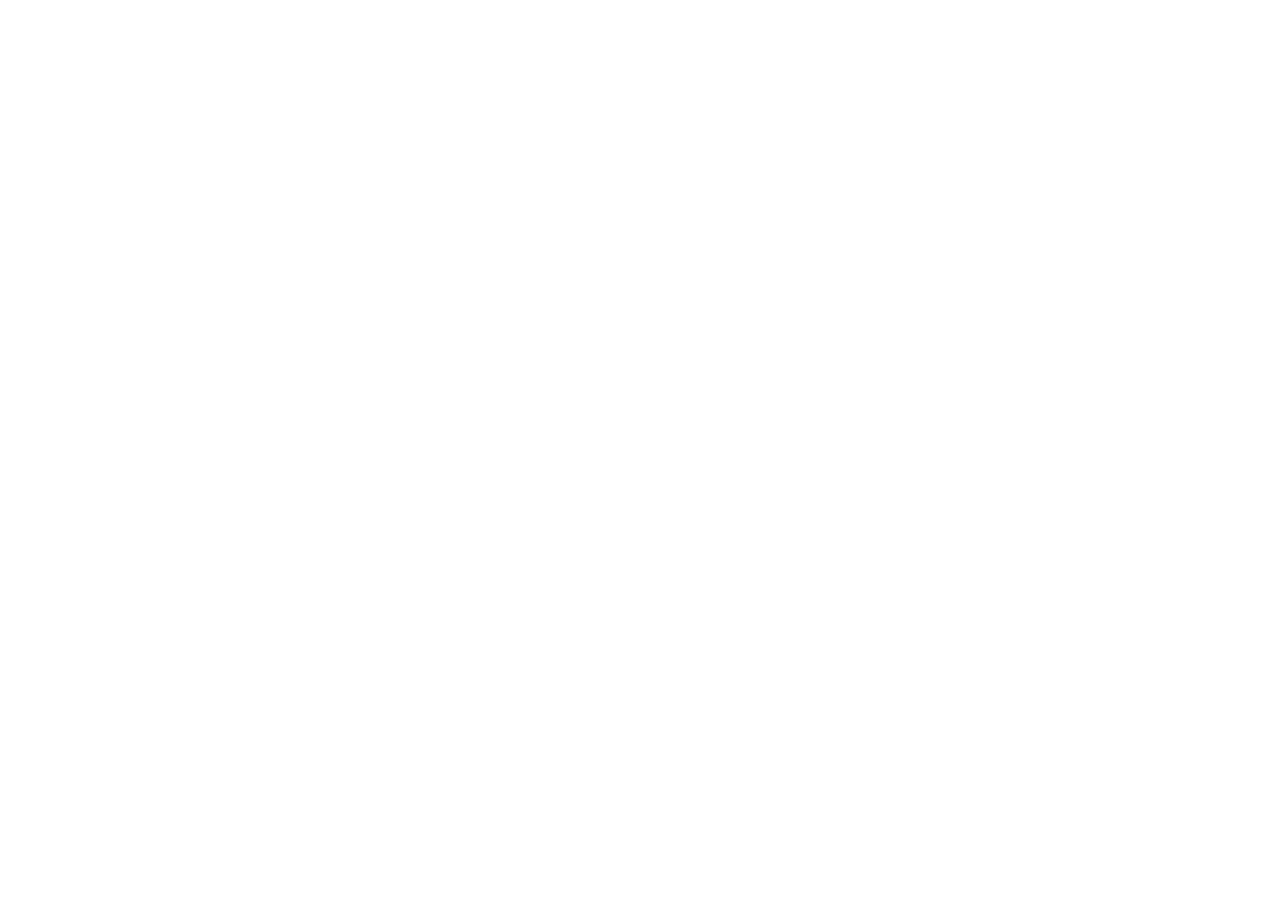
==== pages/intro.html @ 520a7e70 "adding html page with markdown" ====
<!DOCTYPE html>
<html>
<title>Hello World</title>

<xmp theme="united" style="display:none;">
# Markdown text goes in here

## Chapter 1

Lorem ipsum dolor sit amet, consectetur adipisicing elit, sed do eiusmod tempor incididunt ut labore
et dolore magna aliqua.

## Chapter 2

Ut enim ad minim veniam, quis nostrud exercitation ullamco laboris nisi ut
aliquip ex ea commodo consequat. Duis aute irure dolor in reprehenderit in voluptate velit esse
cillum dolore eu fugiat nulla pariatur. Excepteur sint occaecat cupidatat non proident, sunt in
culpa qui officia deserunt mollit anim id est laborum.
</xmp>

<script src="http://strapdownjs.com/v/0.2/strapdown.js"></script>
</html>
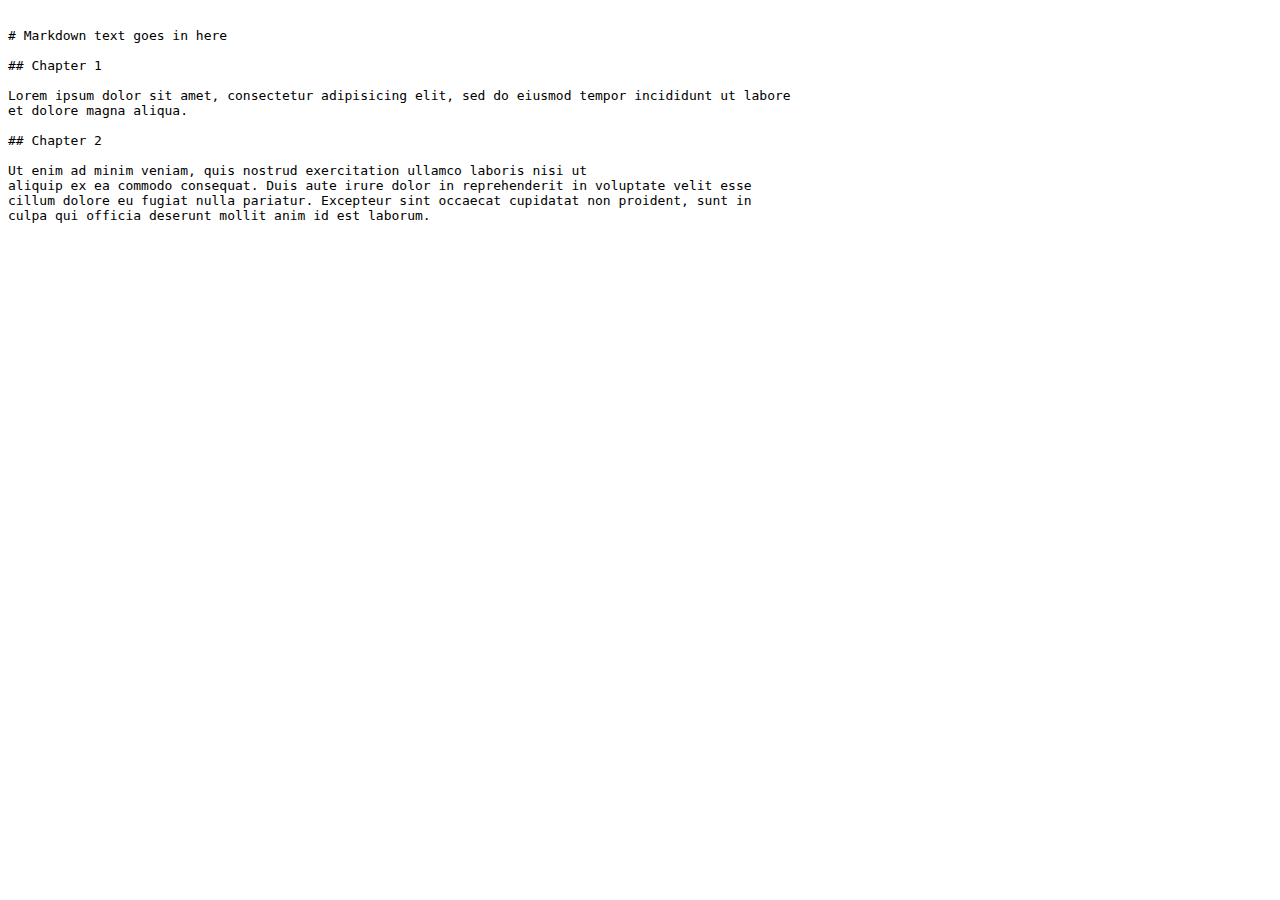
==== commit ffd3b498: "edited display: none => block s" ====
--- a/pages/intro.html
+++ b/pages/intro.html
@@ -2,7 +2,7 @@
 <html>
 <title>Hello World</title>
 
-<xmp theme="united" style="display:none;">
+<xmp theme="united" style="display:block;">
 # Markdown text goes in here
 
 ## Chapter 1
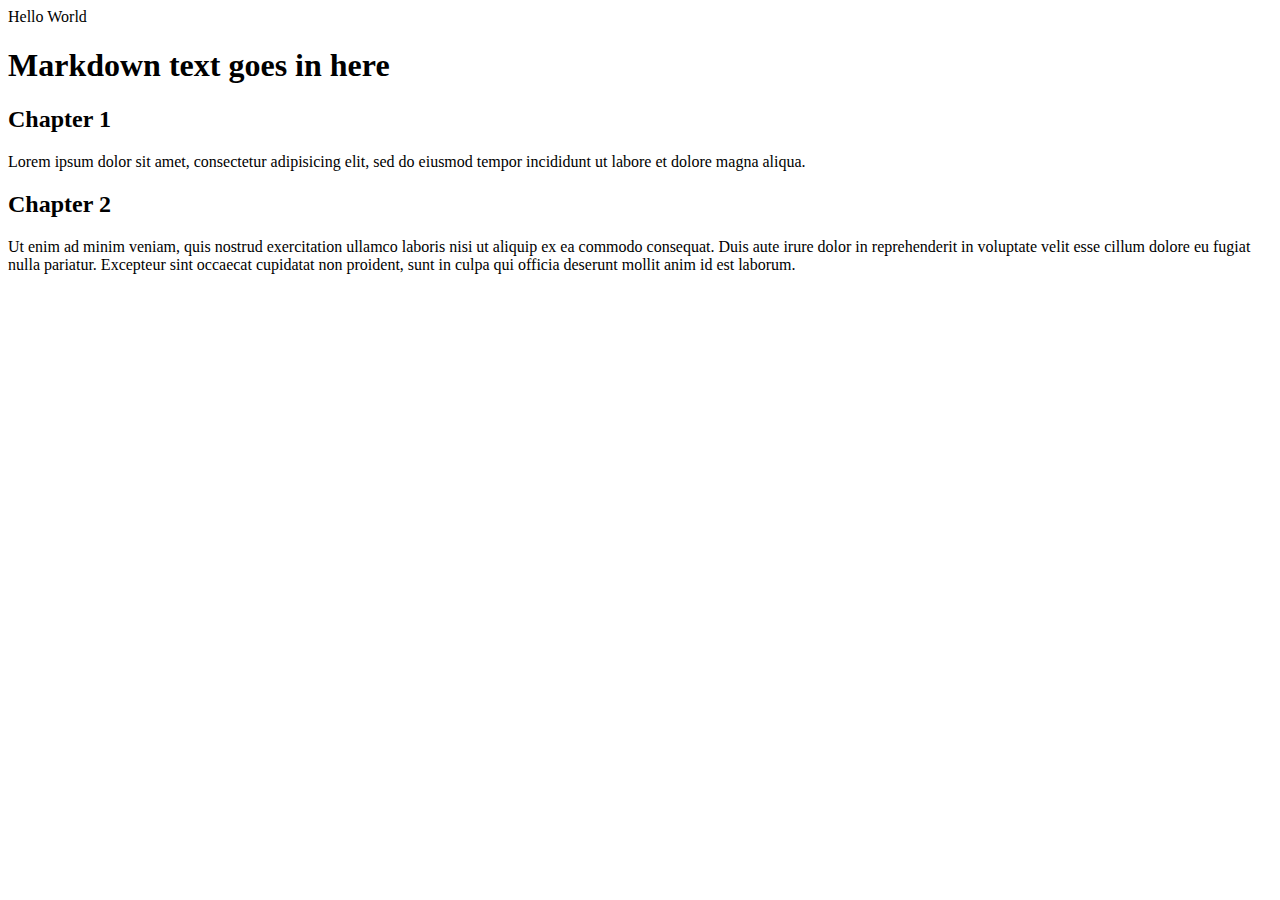
==== commit 902bbe6a: "typo" ====
--- a/pages/intro.html
+++ b/pages/intro.html
@@ -18,5 +18,5 @@
 culpa qui officia deserunt mollit anim id est laborum.
 </xmp>
 
-<script src="http://strapdownjs.com/v/0.2/strapdown.js"></script>
+<script src="../lib/strapdown.js"></script>
 </html>
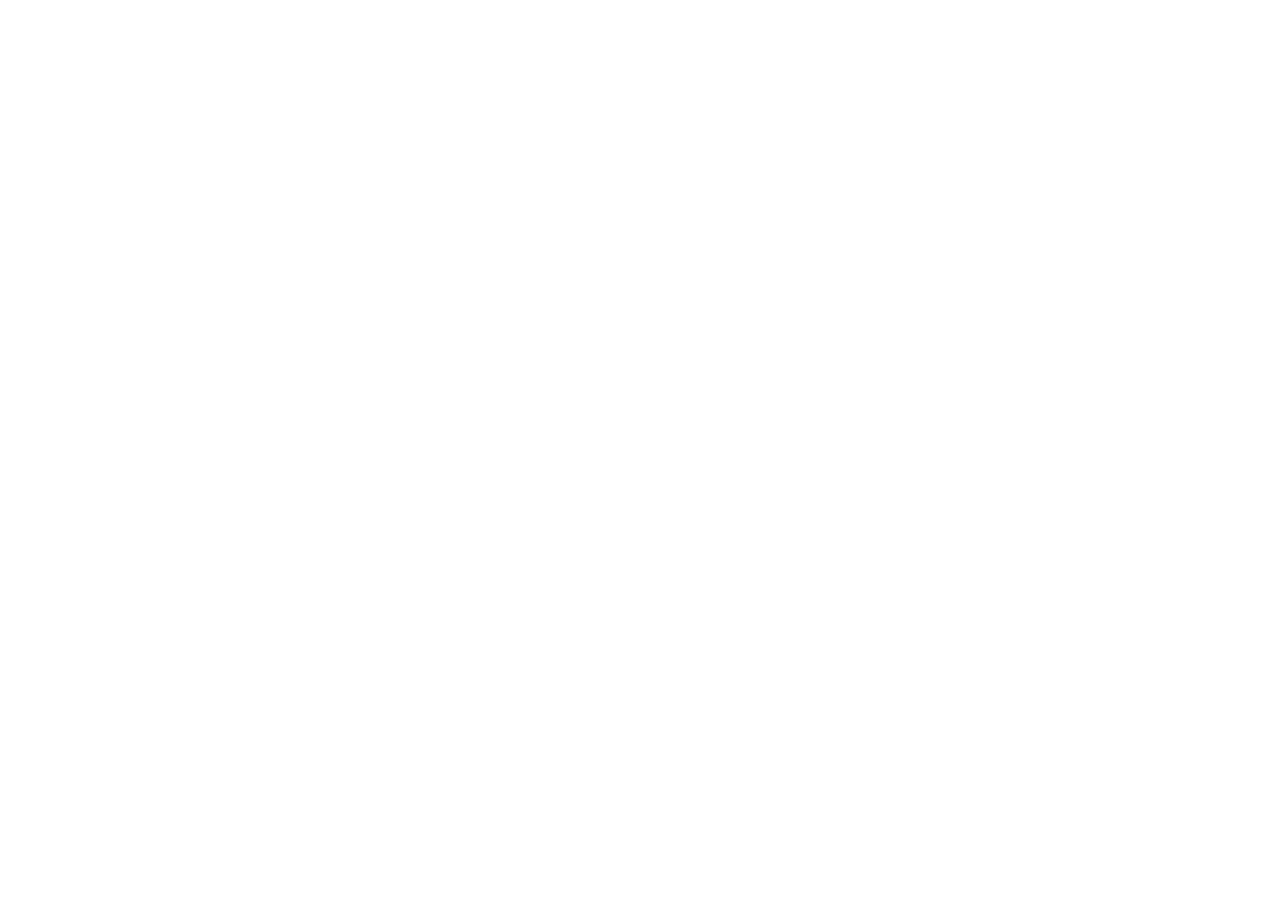
==== commit bfdb7f18: "created landing page" ====
--- a/pages/intro.html
+++ b/pages/intro.html
@@ -1,22 +1,33 @@
 <!DOCTYPE html>
-<html>
-<title>Hello World</title>
+<html lang="en">
+<head>
+  <meta charset="utf-8">
 
-<xmp theme="united" style="display:block;">
-# Markdown text goes in here
+  <title>Hello, World.</title>
+  <meta name="description" content="Hello, World">
+  <meta name="author" content="kchro">
+  <style>
+    .flex {
+      display: flex;
+      width: 100%;
+    }
 
-## Chapter 1
+    .en, .jp {
+      width: 50%;
+      overflow-x: scroll;
+    }
+  </style>
+</head>
+<body>
 
-Lorem ipsum dolor sit amet, consectetur adipisicing elit, sed do eiusmod tempor incididunt ut labore
-et dolore magna aliqua.
+  <div class="flex">
+    <div class="en">
+    </div>
+    <div class="jp">
+    </div>
+  </div>
 
-## Chapter 2
-
-Ut enim ad minim veniam, quis nostrud exercitation ullamco laboris nisi ut
-aliquip ex ea commodo consequat. Duis aute irure dolor in reprehenderit in voluptate velit esse
-cillum dolore eu fugiat nulla pariatur. Excepteur sint occaecat cupidatat non proident, sunt in
-culpa qui officia deserunt mollit anim id est laborum.
-</xmp>
-
-<script src="../lib/strapdown.js"></script>
+  <script src="../lib/marked.min.js"></script>
+  <script src="../js/script.js"></script>
+</body>
 </html>
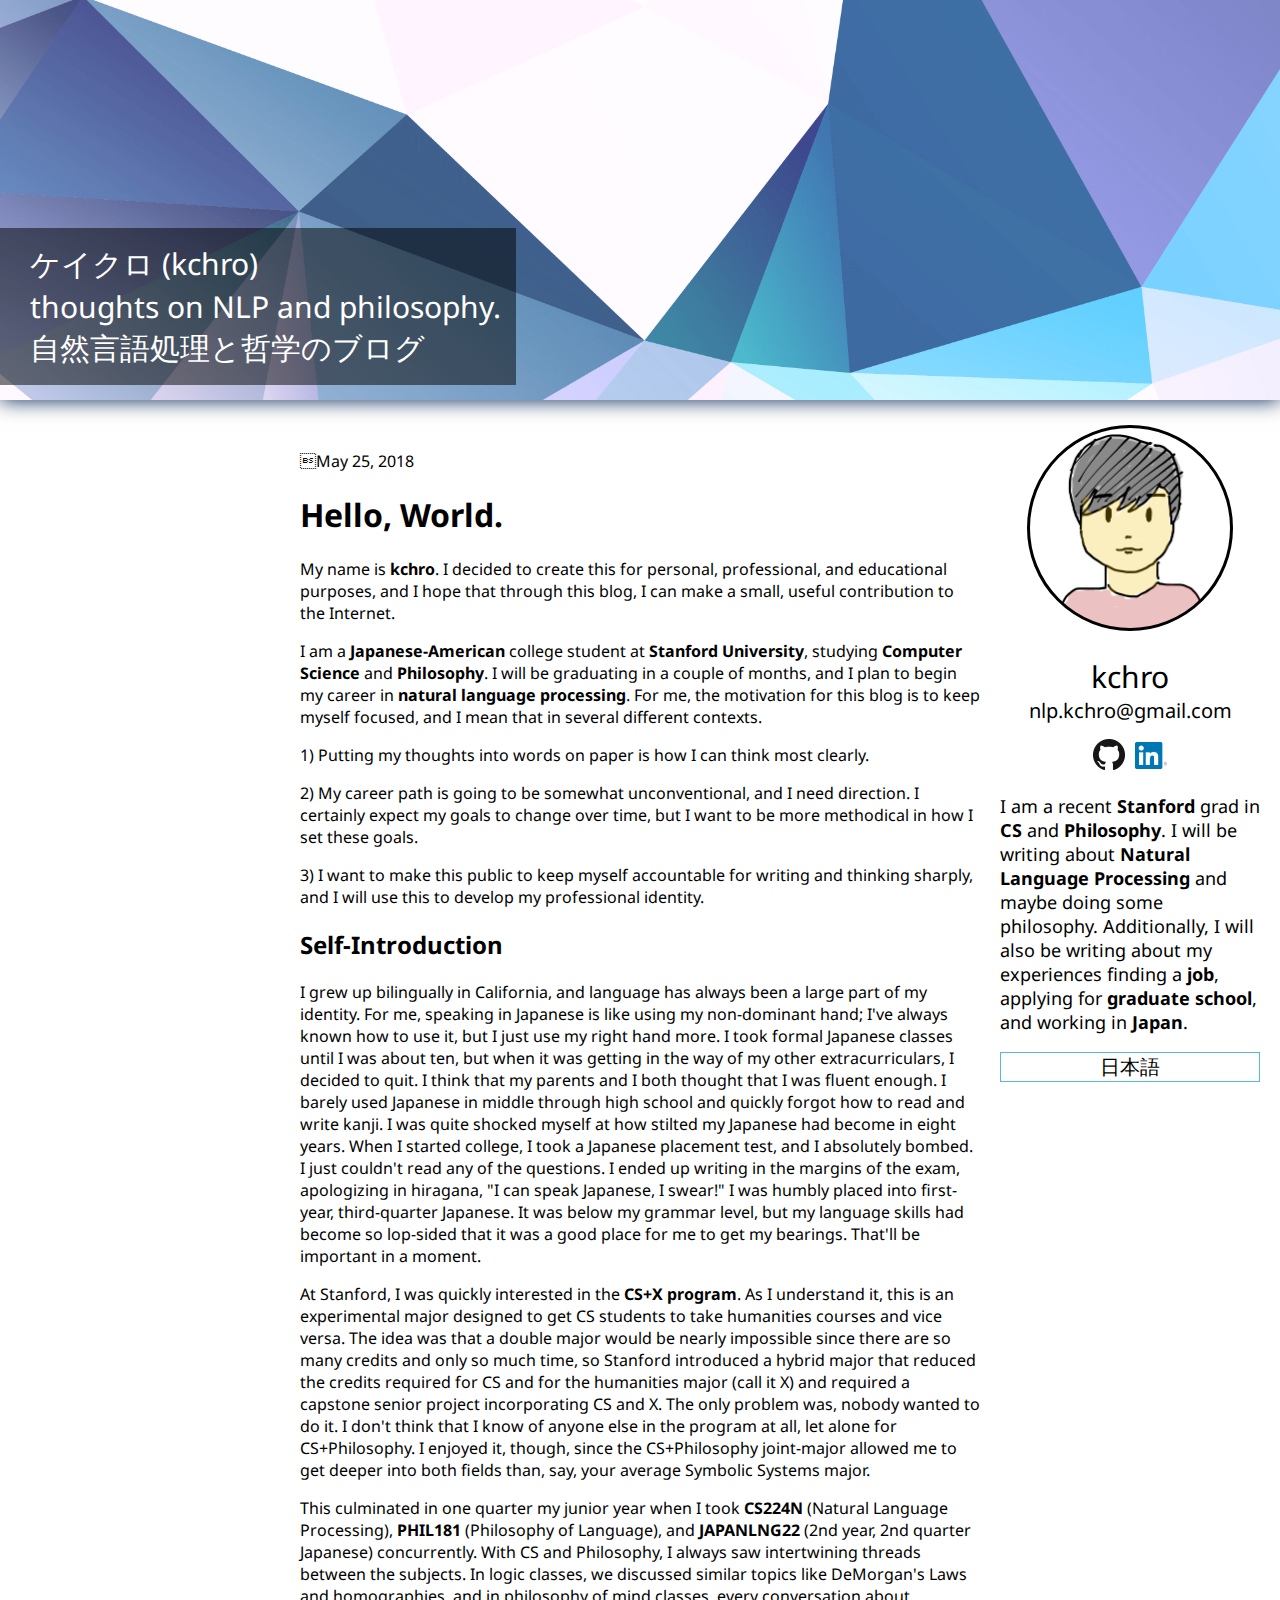
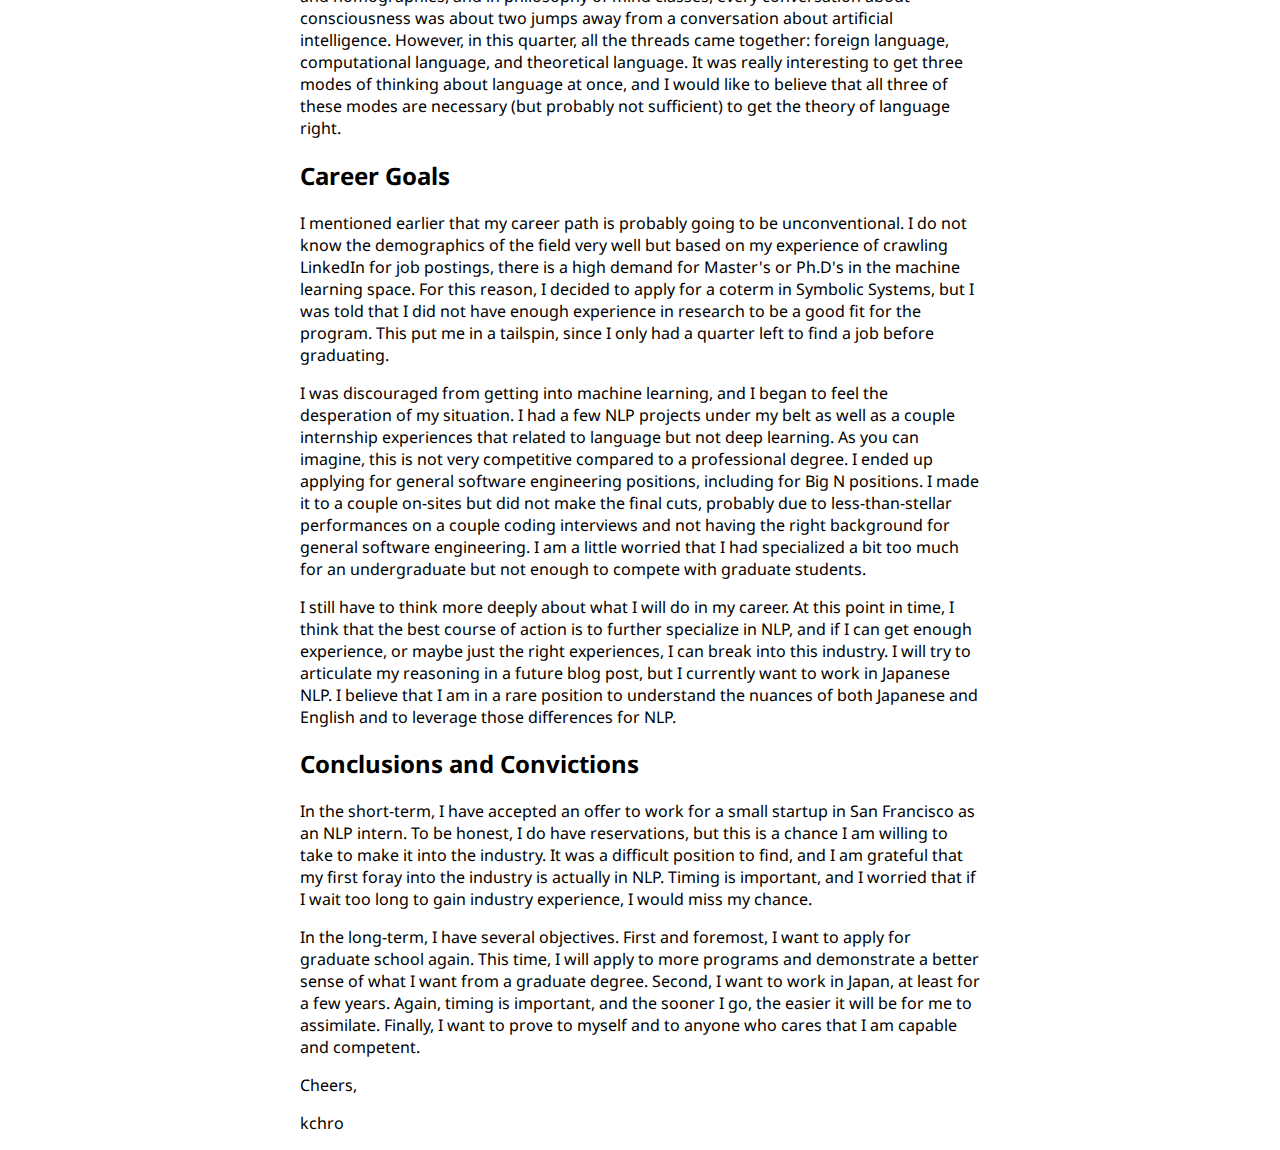
==== commit 252ce3d5: "adjust font-sizes" ====
--- a/pages/intro.html
+++ b/pages/intro.html
@@ -2,32 +2,76 @@
 <html lang="en">
 <head>
   <meta charset="utf-8">
+  <title>Deep Learning, Chapter 1</title>
+  <meta name="description" content="052718_chapter1">
+  <meta name="author" content="kchro">
+  <link href="https://fonts.googleapis.com/css?family=Noto+Sans" rel="stylesheet">
+  <link href="../../css/common.css" rel="stylesheet" type="text/css">
+  <link href="../../css/style.css" rel="stylesheet" type="text/css">
+</head>
+<body>
+  <a class="hero" href="/">
+    <div class="hero-text">
+      <div class="hero-title">ケイクロ (kchro)</div>
+      <div class="hero-desc-group">
+        <div class="hero-desc">thoughts on NLP and philosophy.</div>
+        <div class="hero-desc">自然言語処理と哲学のブログ</div>
+      </div>
+    </div>
+  </a>
+  <div class="lang-toggle"></div>
+  <div class="container">
+    <div class="title-main">
+      <div class="title-content">
+      </div>
 
-  <title>Hello, World.</title>
-  <meta name="description" content="Hello, World">
-  <meta name="author" content="kchro">
-  <style>
-    .flex {
-      display: flex;
-      width: 100%;
+      <div class="meishi">
+        <div class="meishi-container">
+          <div class="meishi-pic-wrapper">
+            <div class="meishi-pic"></div>
+            <div class="meishi-name"></div>
+            <div class="meishi-email"></div>
+            <div class="meishi-info-group">
+              <a class="meishi-github"></a>
+              <a class="meishi-linkedin"></a>
+            </div>
+          </div>
+          <div class="meishi-info">
+            <div class="meishi-bio"></div>
+            <div class="meishi-lang">
+              日本語
+            </div>
+          </div>
+        </div>
+      </div>
+    </div>
+  </div>
+  <script src="https://ajax.googleapis.com/ajax/libs/jquery/3.3.1/jquery.min.js"></script>
+  <script src="/lib/marked.min.js"></script>
+  <script src="/js/script.js"></script>
+  <script src="/js/fileloader_helper.js"></script>
+  <script src="/js/fileloader.js"></script>
+  <script>
+    function renderContent() {
+      let filename = '052518_intro';
+      const articleCard = renderArticle(filename);
+      const content = document.querySelector('.title-content');
+      $(content).empty();
+      content.appendChild(articleCard);
+
+      const articleBody = document.querySelector('.article-body');
+
+      let filepath = '/archive/2018/05/' + filename;
+      filepath += (lang === 'en') ? '.md' : '_jp.md';
+
+      readTextFile(filepath, function(responseText) {
+        articleBody.innerHTML = marked(responseText);
+      });
     }
 
-    .en, .jp {
-      width: 50%;
-      overflow-x: scroll;
-    }
-  </style>
-</head>
-<body>
-
-  <div class="flex">
-    <div class="en">
-    </div>
-    <div class="jp">
-    </div>
-  </div>
-
-  <script src="../lib/marked.min.js"></script>
-  <script src="../js/script.js"></script>
+    $(document).ready(function() {
+      renderContent();
+    });
+  </script>
 </body>
 </html>
--- a/css/common.css
+++ b/css/common.css
@@ -0,0 +1,17 @@
+html, body {
+  width: 100%;
+  margin: 0;
+  font-family: 'Noto Sans', sans-serif;
+}
+
+.hero {
+  width: 100%;
+  background-image: url('../assets/Vecteezy_0850/Vecteezy-0850-min.png');
+  background-size: cover;
+  display: flex;
+}
+
+.article-card-header {
+  color: rgb(68, 100, 154);
+  text-decoration: none;
+}
--- a/css/style.css
+++ b/css/style.css
@@ -0,0 +1,389 @@
+/* Smartphones (portrait and landscape) ----------- */
+@media only screen
+and (min-device-width : 320px)
+and (max-device-width : 480px) {
+/* Styles */
+  .hero {
+    height: 300px;
+    align-items: flex-end;
+    justify-content: center;
+    box-shadow: 0px 0px 20px rgb(0, 34, 79);
+    text-decoration: none;
+    z-index: 1;
+  }
+
+  .hero .hero-text {
+    font-size: 3.5em;
+    color: black;
+    background-color: rgba(255, 255, 255, 0.50);
+    width: 100%;
+    padding: 10px;
+  }
+
+  .lang-toggle {
+    height: 100px;
+    font-size: 3em;
+    padding: 0 20px;
+    background-color: rgb(247, 245, 225);
+    display: flex;
+    justify-content: flex-end;
+    align-items: center;
+    border-top: 1px solid rgb(139, 139, 139);
+    border-bottom: 1px solid rgb(139, 139, 139);
+  }
+
+  .meishi {
+    width: 100%;
+    padding-top: 60%;
+    background-color: rgb(247, 245, 225);
+    position: relative;
+  }
+
+  .meishi .meishi-container {
+    position: absolute;
+    width: 100%;
+    height: 100%;
+    top: 0;
+    left: 0;
+
+    display: flex;
+    border-top: 1px solid black;
+    border-bottom: 1px solid black;
+  }
+
+  .meishi .meishi-pic-wrapper {
+    display: flex;
+    justify-content: flex-start;
+    align-items: center;
+    flex-direction: column;
+  }
+
+  .meishi .meishi-pic {
+    background: url('../assets/profile.png') no-repeat center;
+    background-color: white;
+    background-size: contain;
+    width: 250px;
+    height: 250px;
+    border-radius: 250px;
+    margin: 50px;
+    border: 3px solid black;
+  }
+
+  .meishi .meishi-name {
+    font-size: 3em;
+  }
+
+  .meishi .meishi-email,
+  .meishi .meishi-github,
+  .meishi .meishi-linkedin {
+    font-size: 2em;
+  }
+
+  .meishi .meishi-info {
+    display: flex;
+    flex-direction: column;
+    justify-content: space-around;
+    padding: 0px 20px;
+  }
+
+  .meishi .meishi-bio {
+    font-size: 2em;
+  }
+
+  .meishi .meishi-info-group {
+    display: flex;
+    width: 100%;
+    justify-content: space-around;
+  }
+
+  .meishi .meishi-github {
+    background-image: url('../assets/GitHub-Mark/PNG/GitHub-Mark-64px.png');
+    background-repeat: no-repeat;
+    background-position: center;
+    height: 64px;
+    width: 64px;
+    padding: 20px;
+  }
+
+  .meishi .meishi-linkedin {
+    background-image: url('../assets/linkedin_brand_package/LinkedIn [in]/Screen/2-Color/In-2C-66px-R.png');
+    /* background-size: ; */
+    background-repeat: no-repeat;
+    background-position: center;
+    height: 66px;
+    width: 66px;
+    padding: 20px;
+  }
+
+  .meishi .meishi-lang {
+    width: 100%;
+    padding-right: 20px;
+    text-align: center;
+    font-size: 3em;
+  }
+
+  .article {
+    padding: 50px 20px;
+  }
+
+  .article-card {
+    padding: 50px 20px;
+    border-bottom: 1px solid rgb(0, 34, 79);
+  }
+
+  .article-card-header {
+    font-size: 2em;
+    padding: 5px 0;
+  }
+
+  .article-card-date {
+    font-size: 0.85em;
+    text-align: right;
+  }
+
+  .article-card-preview {
+    font-size: 0.85em;
+  }
+
+  .article-card-readmore {
+    font-size: 0.85em;
+    width: 100%;
+  }
+}
+
+/* Smartphones (landscape) ----------- */
+@media only screen
+and (min-width : 321px) {
+/* Styles */
+  /* .hero {
+    height: 500px;
+    align-items: flex-end;
+  }
+
+  .hero .hero-text {
+    font-size: 50px;
+    color: black;
+    background-color: rgba(255, 255, 255, 0.50);
+    width: 100%;
+    padding: 10px;
+  } */
+
+}
+
+/* Smartphones (portrait) ----------- */
+@media only screen
+and (max-width : 320px) {
+/* Styles */
+}
+
+/* iPads (portrait and landscape) ----------- */
+@media only screen
+and (min-device-width : 768px)
+and (max-device-width : 1024px) {
+/* Styles */
+  /* .hero {
+    height: 400px;
+    align-items: flex-end;
+  } */
+}
+
+/* iPads (landscape) ----------- */
+@media only screen
+and (min-device-width : 768px)
+and (max-device-width : 1024px)
+and (orientation : landscape) {
+/* Styles */
+  /* .hero {
+    height: 400px;
+    align-items: flex-end;
+  } */
+}
+
+/* iPads (portrait) ----------- */
+@media only screen
+and (min-device-width : 768px)
+and (max-device-width : 1024px)
+and (orientation : portrait) {
+/* Styles */
+  /* .hero {
+    height: 400px;
+    align-items: flex-end;
+  } */
+}
+
+/* Desktops and laptops ----------- */
+@media only screen
+and (min-width : 1224px) {
+/* Styles */
+  .hero {
+    height: 400px;
+    align-items: flex-end;
+    box-shadow: 0px 0px 20px rgb(0, 34, 79);
+    text-decoration: none;
+    position: relative;
+    z-index: 2;
+  }
+
+  .hero .hero-text {
+    padding: 15px 15px 15px 30px;
+    margin: 15px 0;
+    font-size: 30px;
+    color: white;
+    background-color: rgba(0, 0, 0, 0.5);
+    width: auto;
+  }
+
+  .lang-toggle {
+    display: none;
+  }
+
+  .container {
+    padding-left: 300px;
+    padding-right: 300px;
+    position: relative;
+  }
+
+  .meishi {
+    width: 300px;
+    padding-top: 0;
+    background-color: white;
+    position: absolute;
+    top: 0;
+    right: 0;
+    z-index: 1;
+  }
+
+  .meishi .meishi-container {
+    position: static;
+    width: 100%;
+    height: auto;
+
+    display: flex;
+    flex-direction: column;
+    border: 0;
+  }
+
+  .meishi .meishi-pic-wrapper {
+    display: flex;
+    justify-content: flex-start;
+    align-items: center;
+    flex-direction: column;
+  }
+
+  .meishi .meishi-pic {
+    background: url('../assets/profile.png') no-repeat center;
+    background-color: white;
+    background-size: contain;
+    width: 200px;
+    height: 200px;
+    border-radius: 200px;
+    margin: 25px;
+    border: 3px solid black;
+  }
+
+  .meishi .meishi-name {
+    font-size: 30px;
+  }
+
+  .meishi .meishi-email,
+  .meishi .meishi-github,
+  .meishi .meishi-linkedin {
+    font-size: 20px;
+  }
+
+  .meishi .meishi-info {
+    display: flex;
+    flex-direction: column;
+    justify-content: space-around;
+    padding: 0px 20px;
+  }
+
+  .meishi .meishi-bio {
+    font-size: 18px;
+  }
+
+  .meishi .meishi-info-group {
+    display: flex;
+    width: 100%;
+    justify-content: center;
+    padding-top: 10px;
+  }
+
+  .meishi .meishi-github {
+    background-image: url('../assets/GitHub-Mark/PNG/GitHub-Mark-64px.png');
+    background-size: contain;
+    background-repeat: no-repeat;
+    background-position: center;
+    height: 32px;
+    width: 32px;
+    padding: 0px;
+    margin: 5px;
+  }
+
+  .meishi .meishi-linkedin {
+    background-image: url('../assets/linkedin_brand_package/LinkedIn [in]/Screen/2-Color/In-2C-66px-R.png');
+    background-size: contain;
+    background-repeat: no-repeat;
+    background-position: center;
+    height: 32px;
+    width: 32px;
+    padding: 0px;
+    margin: 5px;
+  }
+
+  .meishi .meishi-lang {
+    width: 100%;
+    padding: 20px;
+    text-align: center;
+    font-size: 20px;
+    border: 1px solid rgb(84, 189, 212);
+  }
+
+  .article {
+    padding-top: 50px;
+  }
+
+  .article-card {
+    padding: 50px 40px;
+    border-bottom: 1px solid rgb(55, 100, 159);
+    display: flex;
+    flex-direction: column;
+  }
+
+  .article-card-header {
+    font-size: 30px;
+    padding: 20px 0;
+  }
+
+  .article-card-header:hover {
+    text-decoration: underline;
+  }
+
+  .article-card-date {
+    font-size: 16px;
+    text-align: left;
+  }
+
+  .article-card-preview {
+    font-size: 20px;
+  }
+
+  .article-card-readmore {
+    font-size: 20px;
+    width: 100%;
+    text-align: right;
+  }
+}
+
+/* Large screens ----------- */
+@media only screen
+and (min-width : 1824px) {
+/* Styles */
+}
+
+/* iPhone 4 ----------- */
+@media
+only screen and (-webkit-min-device-pixel-ratio : 1.5),
+only screen and (min-device-pixel-ratio : 1.5) {
+/* Styles */
+}
